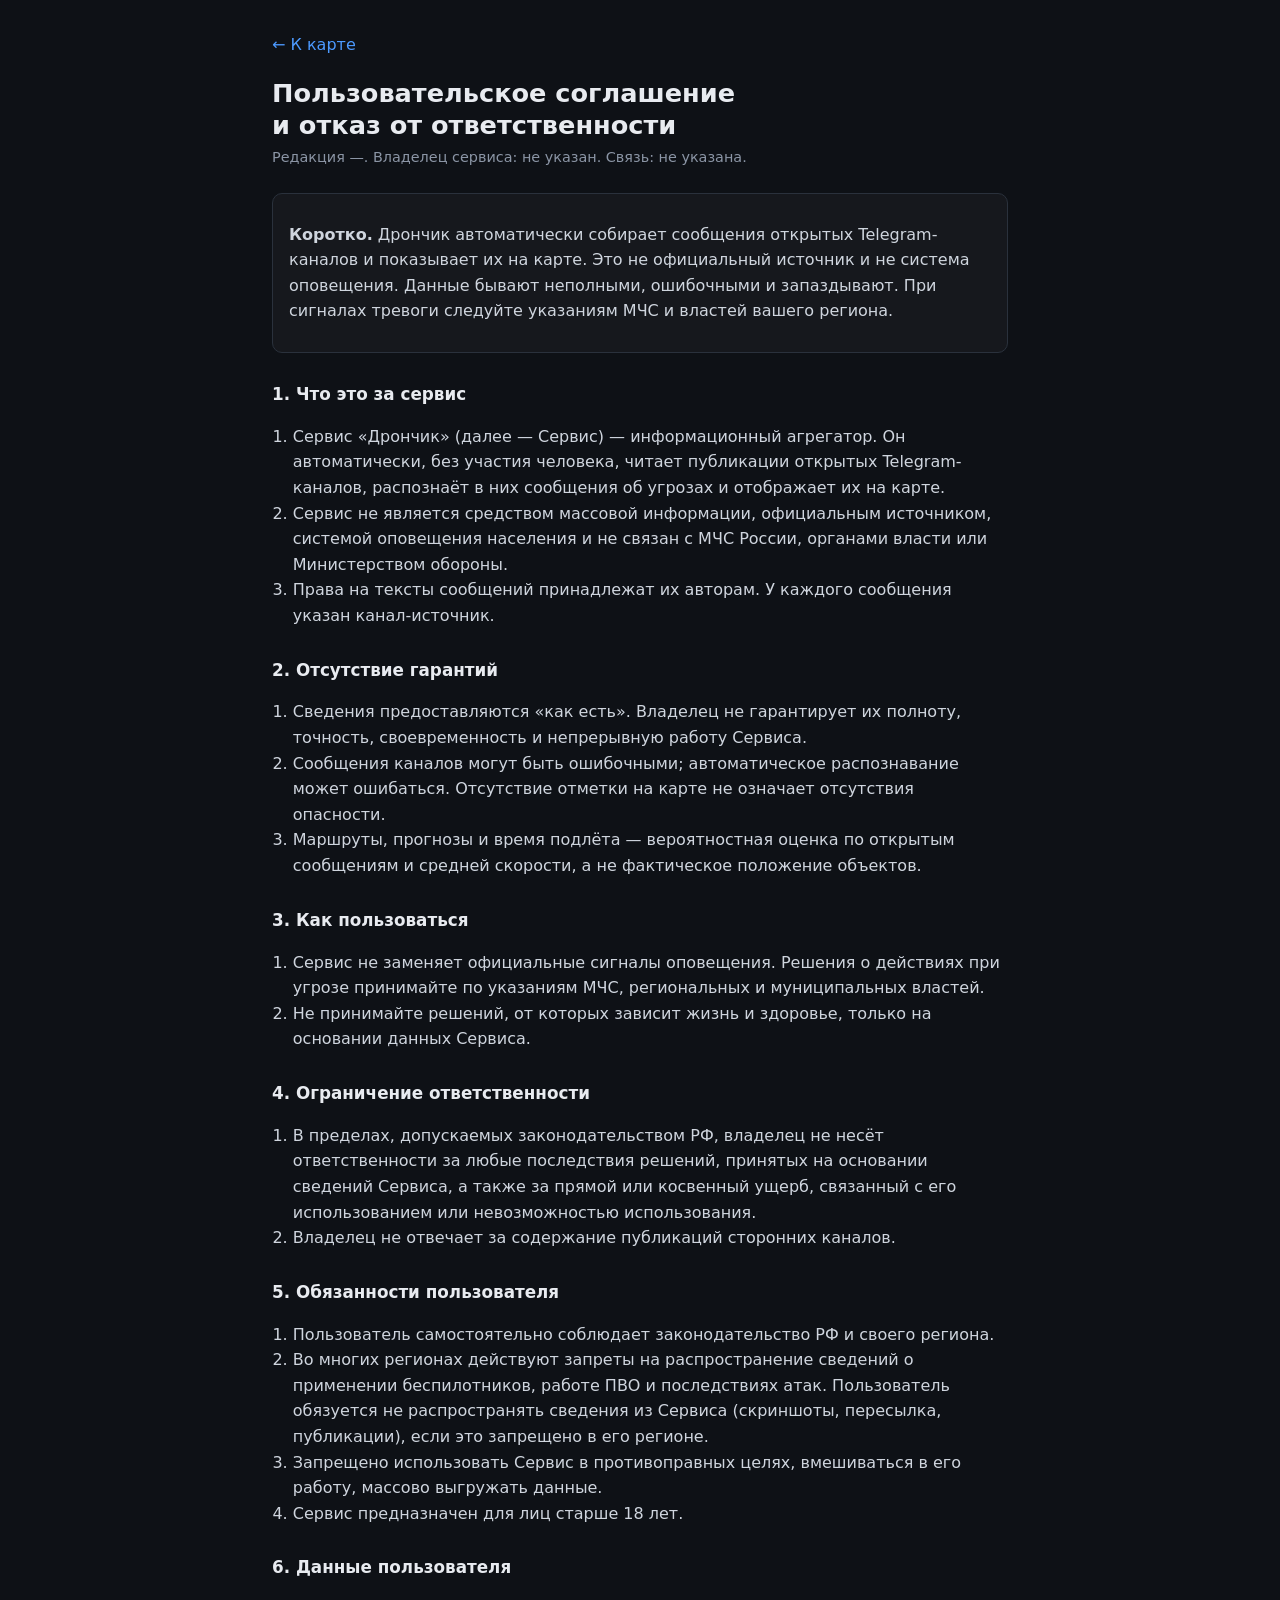
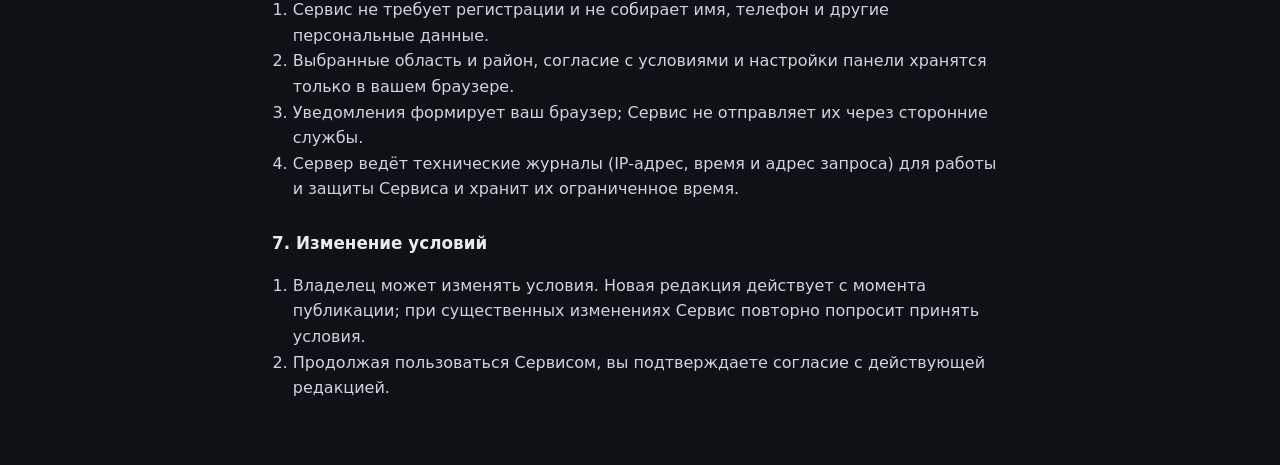
==== static/terms.html @ e803694e "Окно согласия с условиями при входе и пользовательское соглашение - при первом входе — ключевые усло" ====
<!doctype html>
<html lang="ru">
<head>
  <meta charset="utf-8">
  <meta name="viewport" content="width=device-width, initial-scale=1, viewport-fit=cover">
  <title>Условия использования — Дрончик</title>
  <link rel="icon" href="data:image/svg+xml,%3Csvg xmlns='http://www.w3.org/2000/svg' viewBox='0 0 16 16'%3E%3Cpath d='M8 1l6 13-6-4-6 4z' fill='%23ff5a5f'/%3E%3C/svg%3E">
  <style>
    :root { color-scheme: dark; --bg: #0e1116; --text: #e8ebf0; --muted: #8b95a5; --accent: #4c9aff; --line: #2a313c; }
    html, body { margin: 0; background: var(--bg); color: var(--text); font: 16px/1.6 system-ui, -apple-system, "Segoe UI", Roboto, sans-serif; }
    main { max-width: 46rem; margin: 0 auto; padding: 32px max(16px, env(safe-area-inset-right, 0px)) 48px max(16px, env(safe-area-inset-left, 0px)); }
    h1 { font-size: 1.6rem; line-height: 1.25; margin: 0 0 4px; text-wrap: balance; }
    h2 { font-size: 1.05rem; margin: 28px 0 8px; }
    p, li { color: #cfd5de; }
    ol, ul { padding-left: 1.3rem; }
    .meta { color: var(--muted); font-size: .9rem; margin: 0 0 24px; }
    a { color: var(--accent); }
    .back { display: inline-block; margin-bottom: 20px; text-decoration: none; }
    .box { border: 1px solid var(--line); border-radius: 10px; padding: 12px 16px; background: rgba(255, 255, 255, .03); }
  </style>
</head>
<body>
  <main>
    <a class="back" href="./">← К карте</a>
    <h1>Пользовательское соглашение и отказ от ответственности</h1>
    <p class="meta">Редакция <span id="terms-version"></span>. Владелец сервиса: <span id="operator"></span>.
      Связь: <span id="contact"></span>.</p>

    <div class="box">
      <p><b>Коротко.</b> Дрончик автоматически собирает сообщения открытых Telegram-каналов и показывает их на карте.
        Это не официальный источник и не система оповещения. Данные бывают неполными, ошибочными и запаздывают.
        При сигналах тревоги следуйте указаниям МЧС и властей вашего региона.</p>
    </div>

    <h2>1. Что это за сервис</h2>
    <ol>
      <li>Сервис «Дрончик» (далее — Сервис) — информационный агрегатор. Он автоматически, без участия человека,
        читает публикации открытых Telegram-каналов, распознаёт в них сообщения об угрозах и отображает их на карте.</li>
      <li>Сервис не является средством массовой информации, официальным источником, системой оповещения населения
        и не связан с МЧС России, органами власти или Министерством обороны.</li>
      <li>Права на тексты сообщений принадлежат их авторам. У каждого сообщения указан канал-источник.</li>
    </ol>

    <h2>2. Отсутствие гарантий</h2>
    <ol>
      <li>Сведения предоставляются «как есть». Владелец не гарантирует их полноту, точность, своевременность
        и непрерывную работу Сервиса.</li>
      <li>Сообщения каналов могут быть ошибочными; автоматическое распознавание может ошибаться.
        Отсутствие отметки на карте не означает отсутствия опасности.</li>
      <li>Маршруты, прогнозы и время подлёта — вероятностная оценка по открытым сообщениям и средней скорости,
        а не фактическое положение объектов.</li>
    </ol>

    <h2>3. Как пользоваться</h2>
    <ol>
      <li>Сервис не заменяет официальные сигналы оповещения. Решения о действиях при угрозе принимайте по указаниям
        МЧС, региональных и муниципальных властей.</li>
      <li>Не принимайте решений, от которых зависит жизнь и здоровье, только на основании данных Сервиса.</li>
    </ol>

    <h2>4. Ограничение ответственности</h2>
    <ol>
      <li>В пределах, допускаемых законодательством РФ, владелец не несёт ответственности за любые последствия решений,
        принятых на основании сведений Сервиса, а также за прямой или косвенный ущерб, связанный с его использованием
        или невозможностью использования.</li>
      <li>Владелец не отвечает за содержание публикаций сторонних каналов.</li>
    </ol>

    <h2>5. Обязанности пользователя</h2>
    <ol>
      <li>Пользователь самостоятельно соблюдает законодательство РФ и своего региона.</li>
      <li>Во многих регионах действуют запреты на распространение сведений о применении беспилотников, работе ПВО
        и последствиях атак. Пользователь обязуется не распространять сведения из Сервиса (скриншоты, пересылка,
        публикации), если это запрещено в его регионе.</li>
      <li>Запрещено использовать Сервис в противоправных целях, вмешиваться в его работу, массово выгружать данные.</li>
      <li>Сервис предназначен для лиц старше 18 лет.</li>
    </ol>

    <h2>6. Данные пользователя</h2>
    <ol>
      <li>Сервис не требует регистрации и не собирает имя, телефон и другие персональные данные.</li>
      <li>Выбранные область и район, согласие с условиями и настройки панели хранятся только в вашем браузере.</li>
      <li>Уведомления формирует ваш браузер; Сервис не отправляет их через сторонние службы.</li>
      <li>Сервер ведёт технические журналы (IP-адрес, время и адрес запроса) для работы и защиты Сервиса
        и хранит их ограниченное время.</li>
    </ol>

    <h2>7. Изменение условий</h2>
    <ol>
      <li>Владелец может изменять условия. Новая редакция действует с момента публикации; при существенных
        изменениях Сервис повторно попросит принять условия.</li>
      <li>Продолжая пользоваться Сервисом, вы подтверждаете согласие с действующей редакцией.</li>
    </ol>
  </main>
  <script src="config.js"></script>
  <script>
    (() => {
      const c = window.APP_CONFIG || {};
      document.getElementById("terms-version").textContent = c.termsVersion || "—";
      document.getElementById("operator").textContent = c.operator || "не указан";
      document.getElementById("contact").textContent = c.contact || "не указана";
    })();
  </script>
</body>
</html>
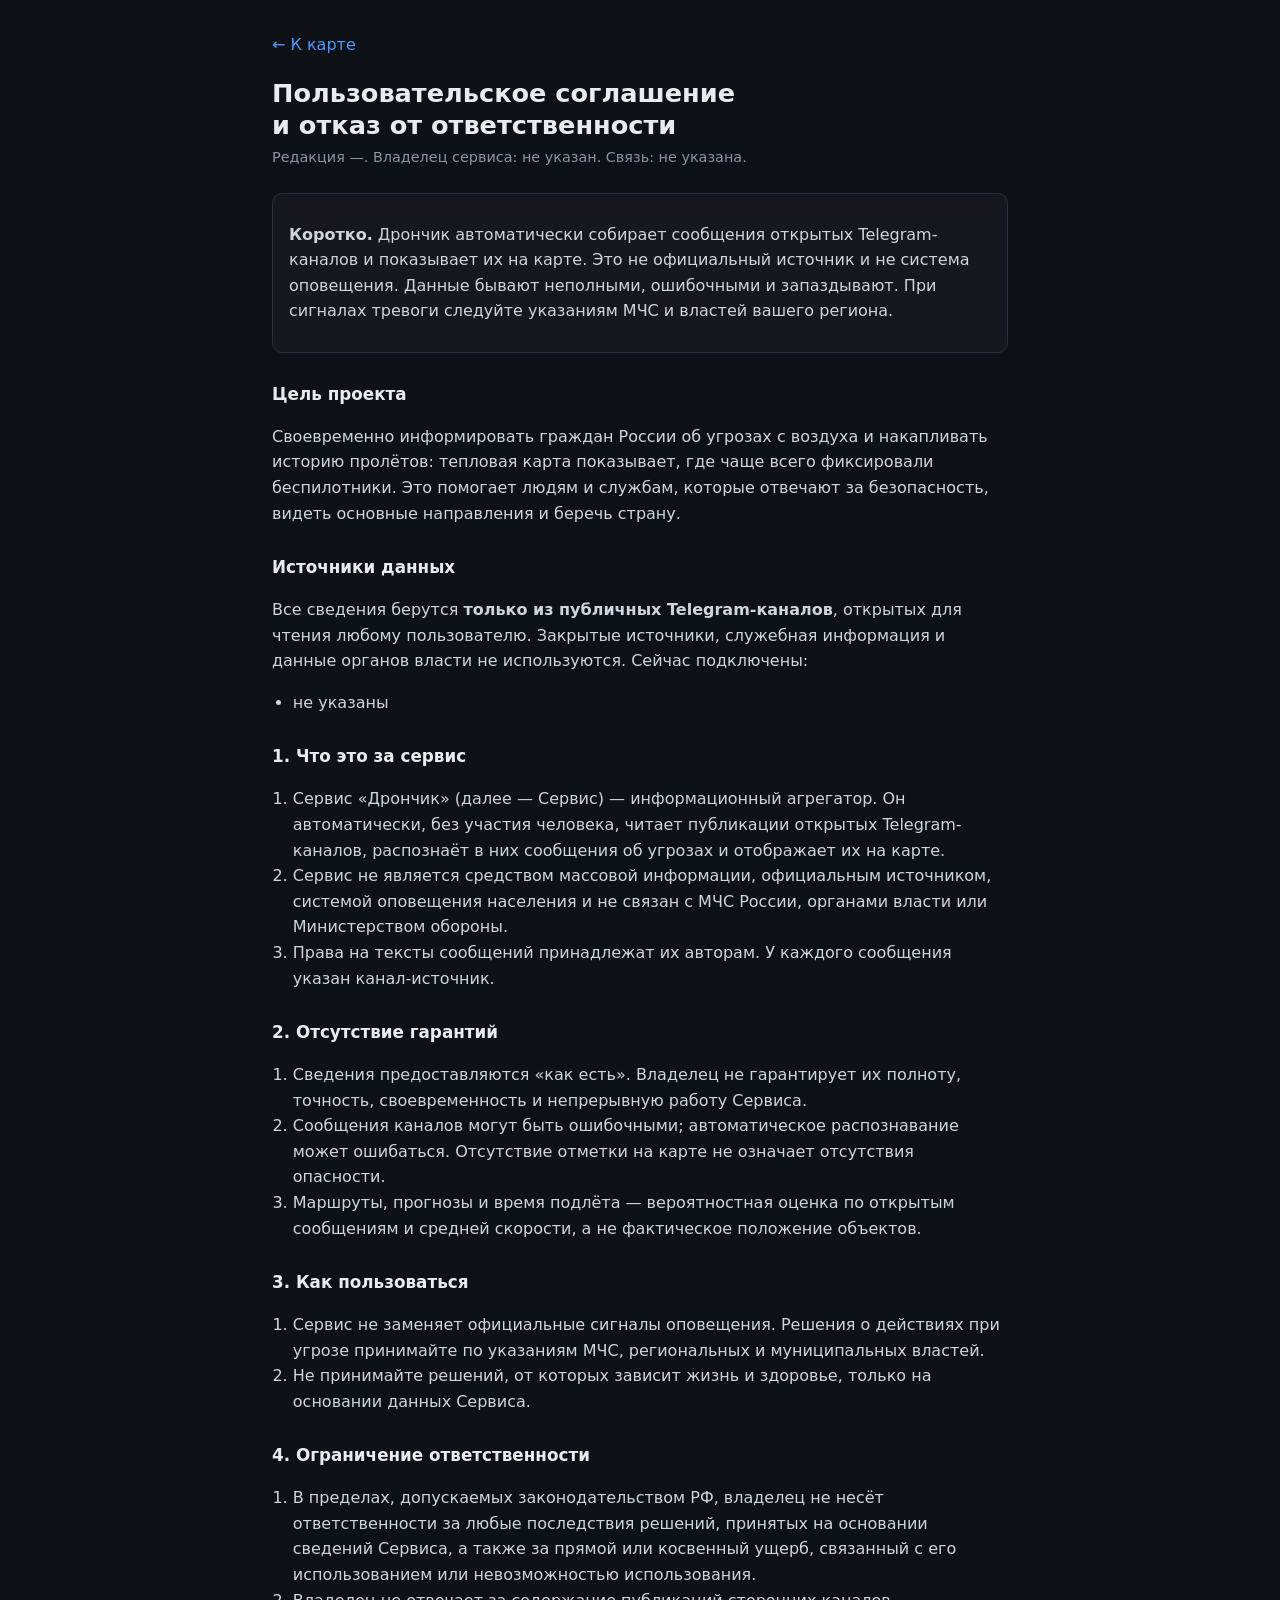
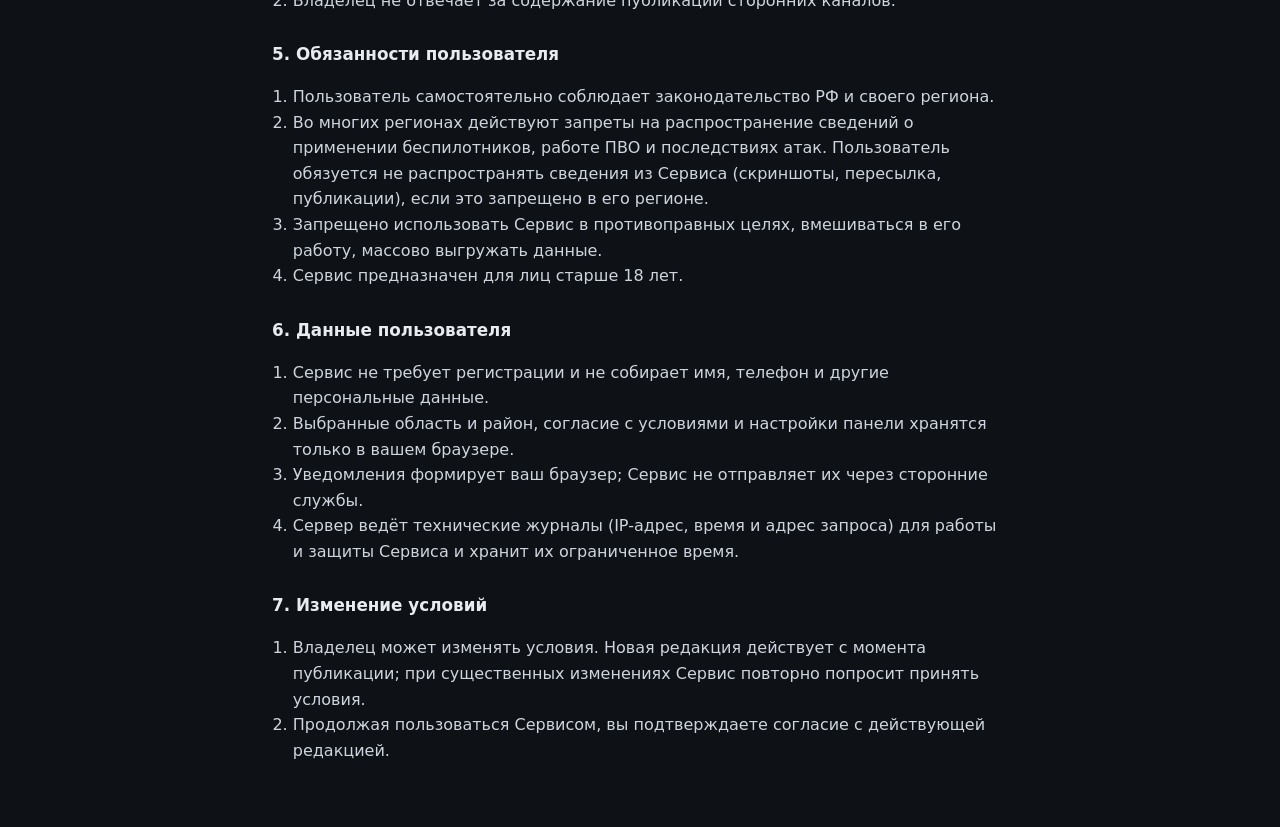
==== commit b3b53dcc: "Тепловая карта пролётов, источники и цель проекта в согласии, блок цитат - /api/heatmap?days=1..30: " ====
--- a/static/terms.html
+++ b/static/terms.html
@@ -31,6 +31,16 @@
         Это не официальный источник и не система оповещения. Данные бывают неполными, ошибочными и запаздывают.
         При сигналах тревоги следуйте указаниям МЧС и властей вашего региона.</p>
     </div>
+
+    <h2>Цель проекта</h2>
+    <p>Своевременно информировать граждан России об угрозах с воздуха и накапливать историю пролётов: тепловая
+      карта показывает, где чаще всего фиксировали беспилотники. Это помогает людям и службам, которые отвечают
+      за безопасность, видеть основные направления и беречь страну.</p>
+
+    <h2>Источники данных</h2>
+    <p>Все сведения берутся <b>только из публичных Telegram-каналов</b>, открытых для чтения любому пользователю.
+      Закрытые источники, служебная информация и данные органов власти не используются. Сейчас подключены:</p>
+    <ul id="channels"><li>список загружается…</li></ul>
 
     <h2>1. Что это за сервис</h2>
     <ol>
@@ -99,6 +109,19 @@
       document.getElementById("terms-version").textContent = c.termsVersion || "—";
       document.getElementById("operator").textContent = c.operator || "не указан";
       document.getElementById("contact").textContent = c.contact || "не указана";
+      const list = document.getElementById("channels");
+      list.innerHTML = "";
+      for (const ch of c.channels || []) {
+        const li = document.createElement("li");
+        const a = document.createElement("a");
+        a.href = `https://t.me/${encodeURIComponent(ch.channel)}`;
+        a.target = "_blank";
+        a.rel = "noopener";
+        a.textContent = `@${ch.channel}`;
+        li.append(a, ch.note ? ` — ${ch.note}` : "");
+        list.append(li);
+      }
+      if (!list.children.length) list.innerHTML = "<li>не указаны</li>";
     })();
   </script>
 </body>
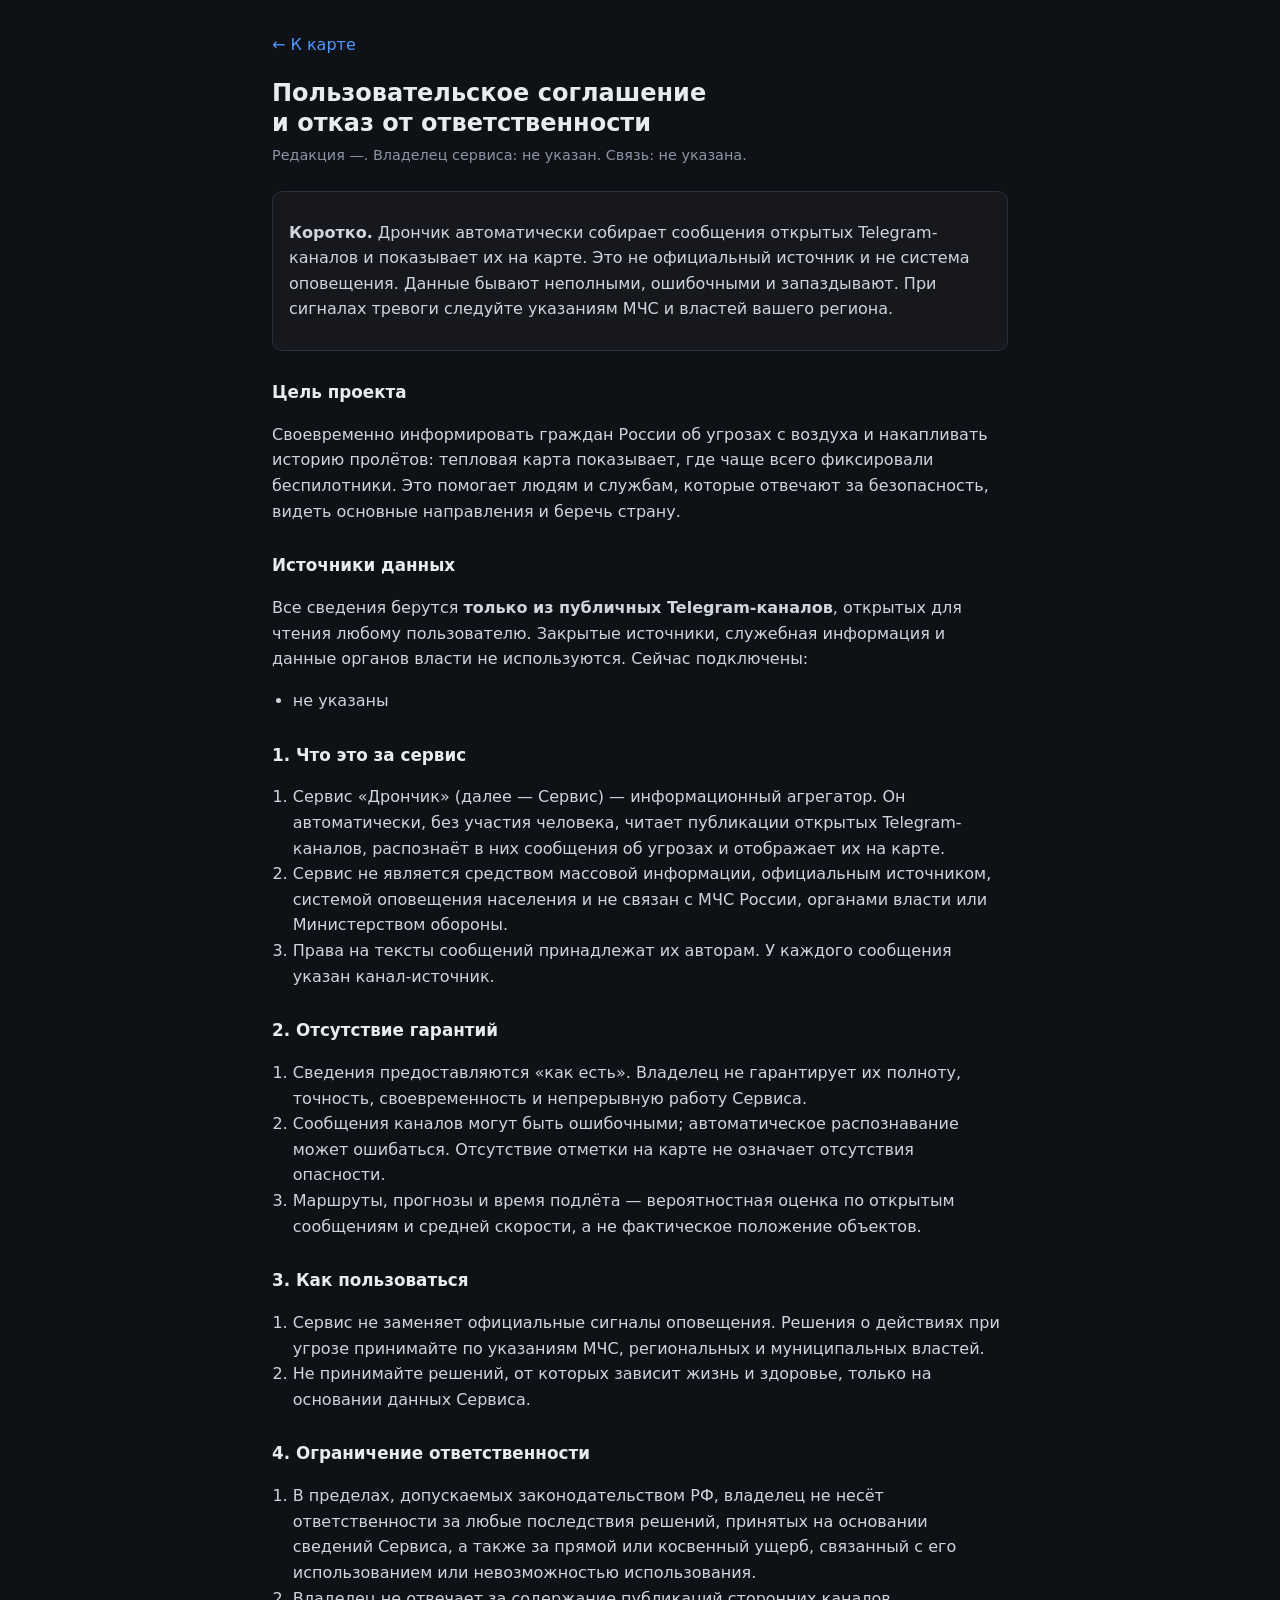
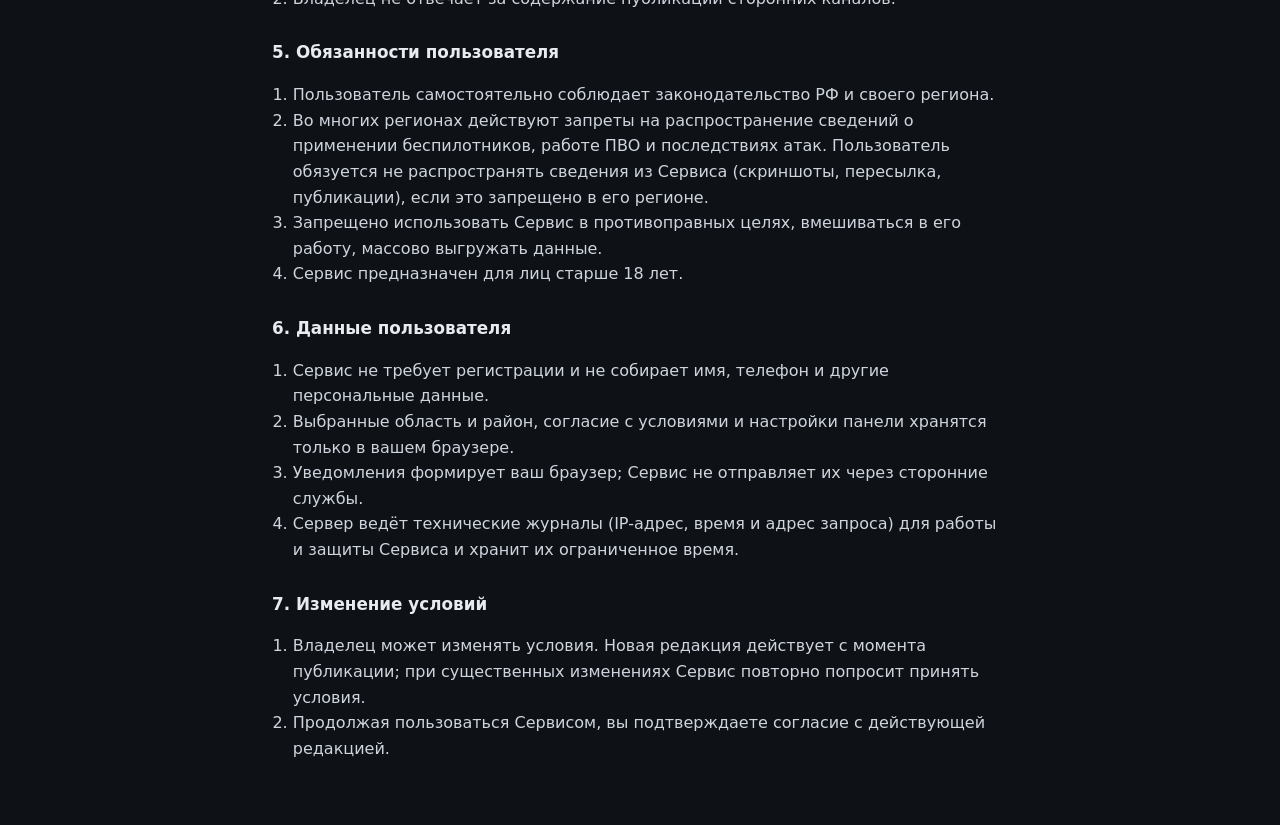
==== commit 6b10c315: "Крым, ДНР, ЛНР, Запорожская и Херсонская области на карте; фон Украины и точки пусков; новый дисклей" ====
--- a/static/terms.html
+++ b/static/terms.html
@@ -5,11 +5,12 @@
   <meta name="viewport" content="width=device-width, initial-scale=1, viewport-fit=cover">
   <title>Условия использования — Дрончик</title>
   <link rel="icon" href="data:image/svg+xml,%3Csvg xmlns='http://www.w3.org/2000/svg' viewBox='0 0 16 16'%3E%3Cpath d='M8 1l6 13-6-4-6 4z' fill='%23ff5a5f'/%3E%3C/svg%3E">
+  <link rel="stylesheet" href="fonts.css">
   <style>
     :root { color-scheme: dark; --bg: #0e1116; --text: #e8ebf0; --muted: #8b95a5; --accent: #4c9aff; --line: #2a313c; }
-    html, body { margin: 0; background: var(--bg); color: var(--text); font: 16px/1.6 system-ui, -apple-system, "Segoe UI", Roboto, sans-serif; }
+    html, body { margin: 0; background: var(--bg); color: var(--text); font: 16px/1.6 "Onest", system-ui, -apple-system, "Segoe UI", Roboto, sans-serif; }
     main { max-width: 46rem; margin: 0 auto; padding: 32px max(16px, env(safe-area-inset-right, 0px)) 48px max(16px, env(safe-area-inset-left, 0px)); }
-    h1 { font-size: 1.6rem; line-height: 1.25; margin: 0 0 4px; text-wrap: balance; }
+    h1 { font-family: "Unbounded", "Onest", system-ui, sans-serif; font-weight: 700; font-size: 1.5rem; line-height: 1.25; margin: 0 0 6px; text-wrap: balance; }
     h2 { font-size: 1.05rem; margin: 28px 0 8px; }
     p, li { color: #cfd5de; }
     ol, ul { padding-left: 1.3rem; }
--- a/static/fonts.css
+++ b/static/fonts.css
@@ -0,0 +1,33 @@
+/* Onest и Unbounded (SIL Open Font License), хранятся на нашем сервере */
+@font-face {
+  font-family: 'Onest';
+  font-style: normal;
+  font-weight: 400 700;
+  font-display: swap;
+  src: url(fonts/onest-cyrillic.woff2) format('woff2');
+  unicode-range: U+0301, U+0400-045F, U+0490-0491, U+04B0-04B1, U+2116;
+}
+@font-face {
+  font-family: 'Onest';
+  font-style: normal;
+  font-weight: 400 700;
+  font-display: swap;
+  src: url(fonts/onest-latin.woff2) format('woff2');
+  unicode-range: U+0000-00FF, U+0131, U+0152-0153, U+02BB-02BC, U+02C6, U+02DA, U+02DC, U+0304, U+0308, U+0329, U+2000-206F, U+20AC, U+2122, U+2191, U+2193, U+2212, U+2215, U+FEFF, U+FFFD;
+}
+@font-face {
+  font-family: 'Unbounded';
+  font-style: normal;
+  font-weight: 600 700;
+  font-display: swap;
+  src: url(fonts/unbounded-cyrillic.woff2) format('woff2');
+  unicode-range: U+0301, U+0400-045F, U+0490-0491, U+04B0-04B1, U+2116;
+}
+@font-face {
+  font-family: 'Unbounded';
+  font-style: normal;
+  font-weight: 600 700;
+  font-display: swap;
+  src: url(fonts/unbounded-latin.woff2) format('woff2');
+  unicode-range: U+0000-00FF, U+0131, U+0152-0153, U+02BB-02BC, U+02C6, U+02DA, U+02DC, U+0304, U+0308, U+0329, U+2000-206F, U+20AC, U+2122, U+2191, U+2193, U+2212, U+2215, U+FEFF, U+FFFD;
+}
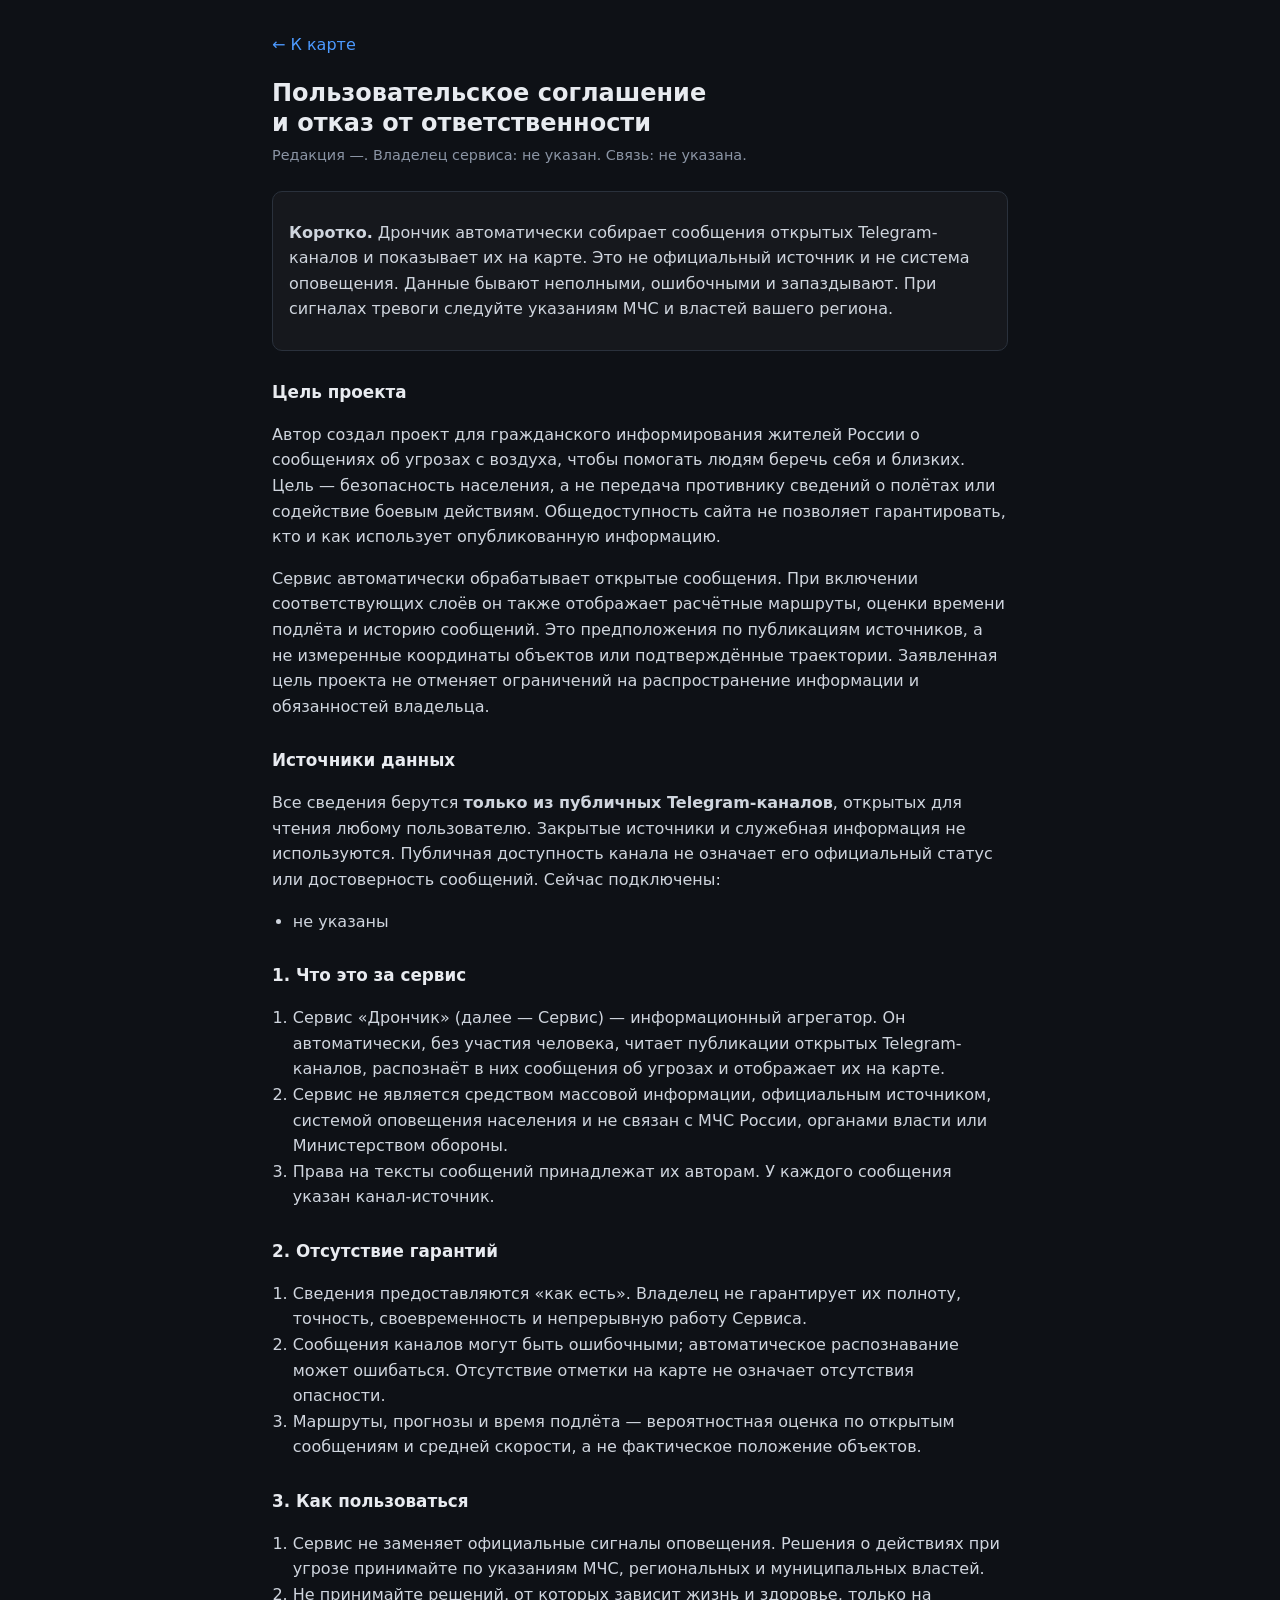
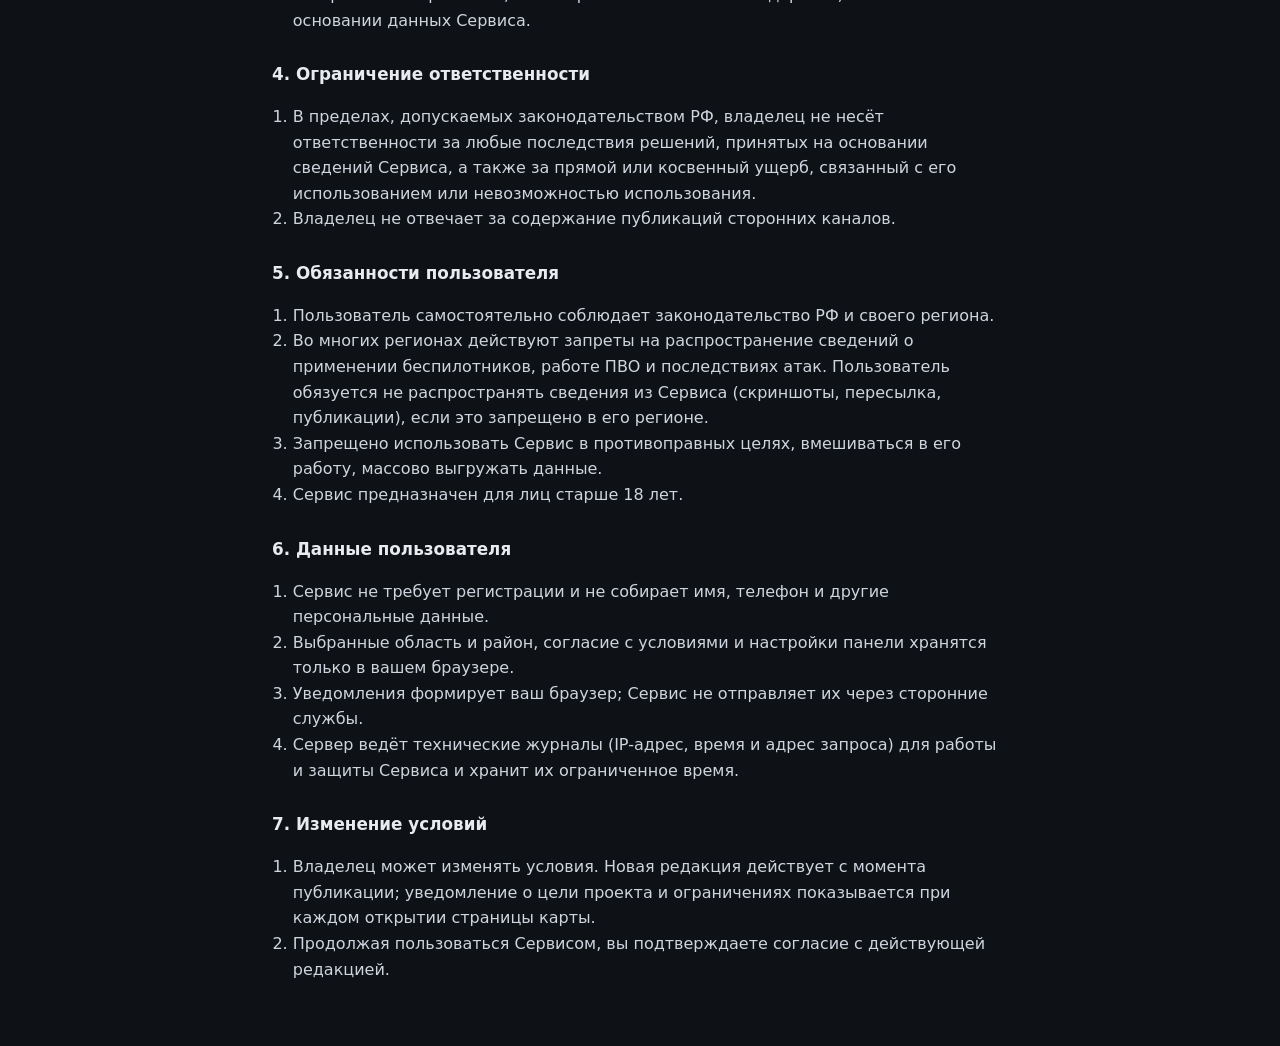
==== commit cdc5d9f0: "Show civilian safety purpose and source limitations on every visit" ====
--- a/static/terms.html
+++ b/static/terms.html
@@ -34,13 +34,18 @@
     </div>
 
     <h2>Цель проекта</h2>
-    <p>Своевременно информировать граждан России об угрозах с воздуха и накапливать историю пролётов: тепловая
-      карта показывает, где чаще всего фиксировали беспилотники. Это помогает людям и службам, которые отвечают
-      за безопасность, видеть основные направления и беречь страну.</p>
+    <p>Автор создал проект для гражданского информирования жителей России о сообщениях об угрозах с воздуха,
+      чтобы помогать людям беречь себя и близких. Цель — безопасность населения, а не передача противнику
+      сведений о полётах или содействие боевым действиям. Общедоступность сайта не позволяет гарантировать,
+      кто и как использует опубликованную информацию.</p>
+    <p>Сервис автоматически обрабатывает открытые сообщения. При включении соответствующих слоёв он также
+      отображает расчётные маршруты, оценки времени подлёта и историю сообщений. Это предположения по
+      публикациям источников, а не измеренные координаты объектов или подтверждённые траектории.
+      Заявленная цель проекта не отменяет ограничений на распространение информации и обязанностей владельца.</p>
 
     <h2>Источники данных</h2>
     <p>Все сведения берутся <b>только из публичных Telegram-каналов</b>, открытых для чтения любому пользователю.
-      Закрытые источники, служебная информация и данные органов власти не используются. Сейчас подключены:</p>
+      Закрытые источники и служебная информация не используются. Публичная доступность канала не означает его официальный статус или достоверность сообщений. Сейчас подключены:</p>
     <ul id="channels"><li>список загружается…</li></ul>
 
     <h2>1. Что это за сервис</h2>
@@ -98,8 +103,8 @@
 
     <h2>7. Изменение условий</h2>
     <ol>
-      <li>Владелец может изменять условия. Новая редакция действует с момента публикации; при существенных
-        изменениях Сервис повторно попросит принять условия.</li>
+      <li>Владелец может изменять условия. Новая редакция действует с момента публикации; уведомление о цели проекта и ограничениях
+        показывается при каждом открытии страницы карты.</li>
       <li>Продолжая пользоваться Сервисом, вы подтверждаете согласие с действующей редакцией.</li>
     </ol>
   </main>
@@ -127,3 +132,4 @@
   </script>
 </body>
 </html>
+
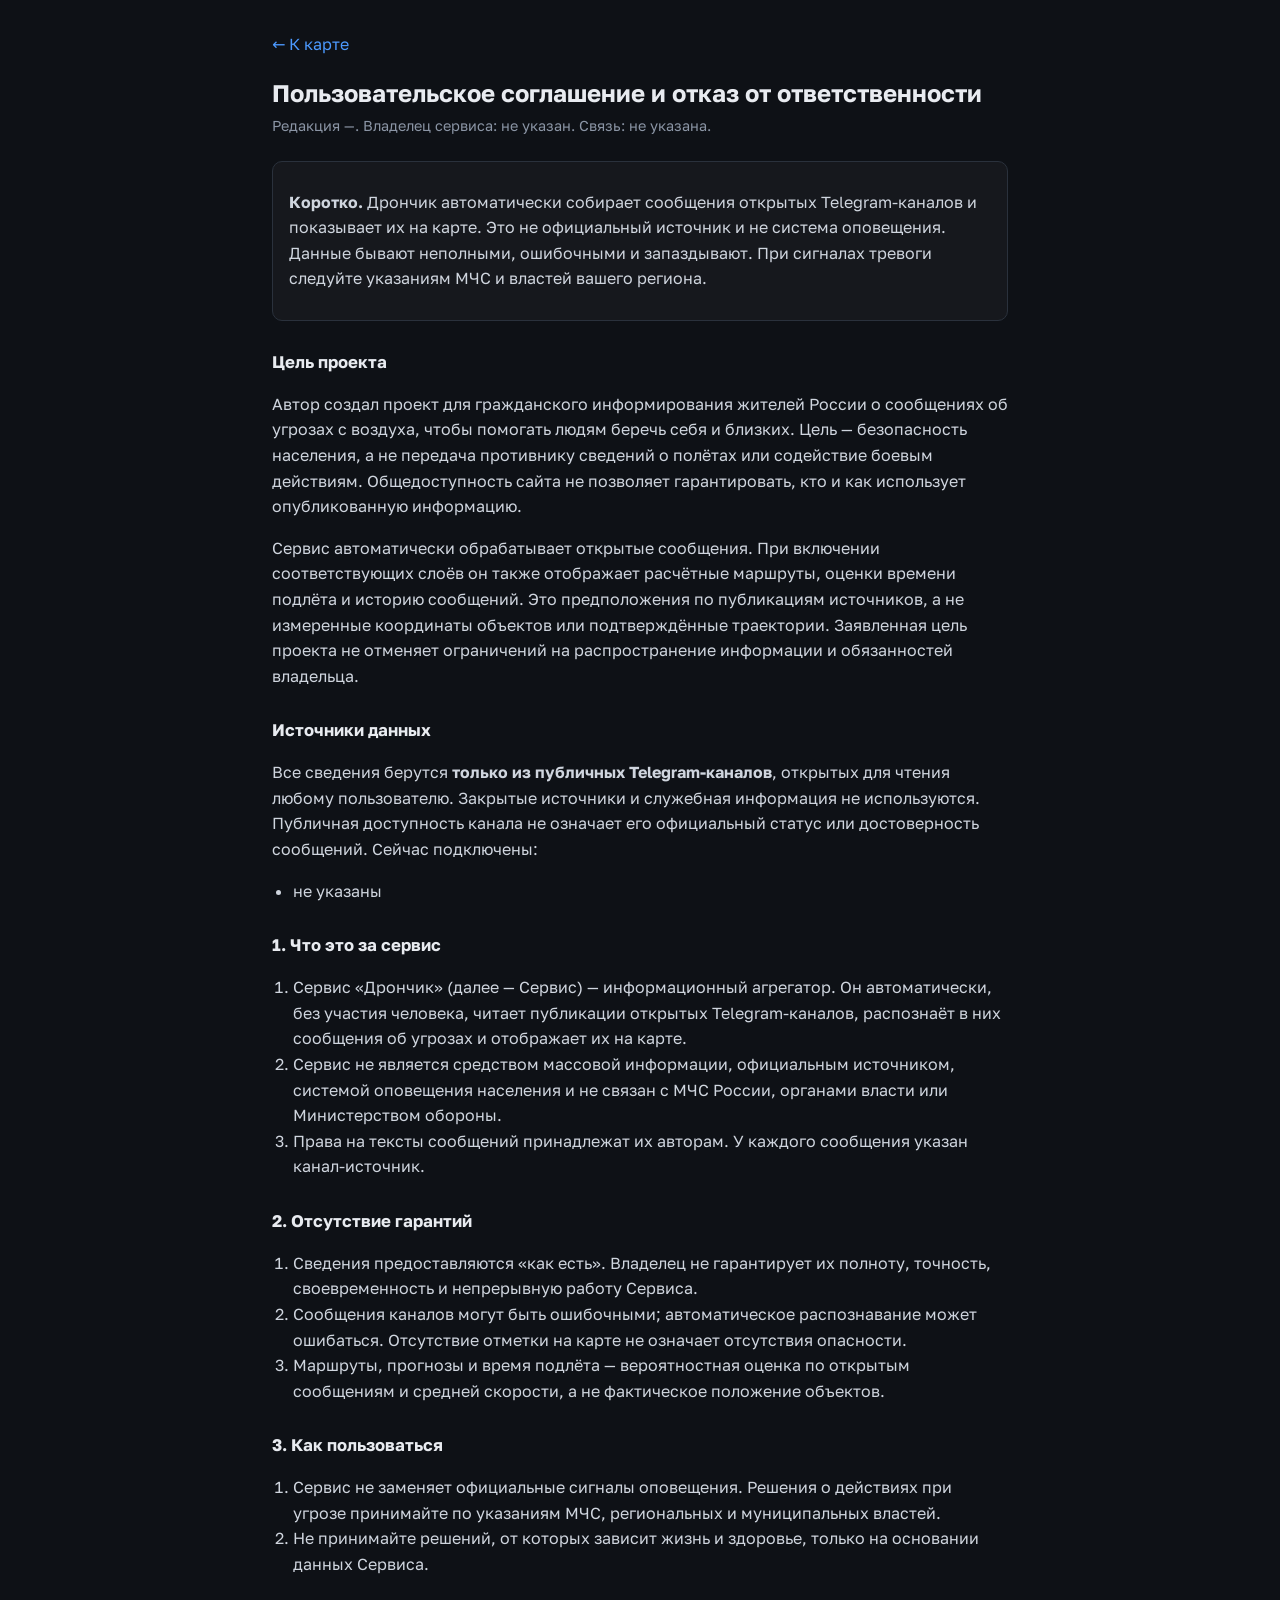
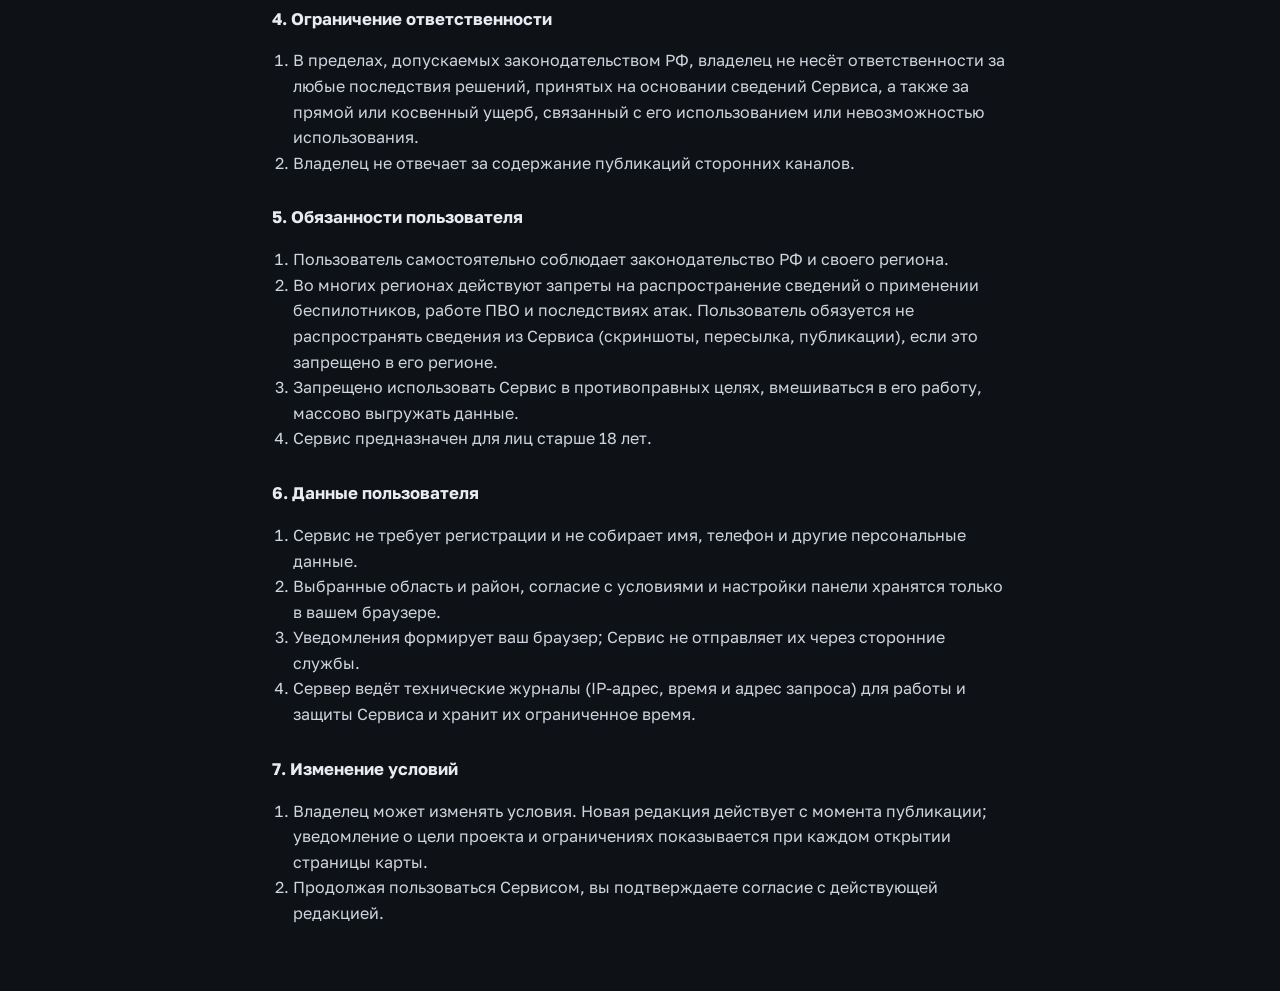
==== commit 2d798ea1: "Движение дронов в реальном времени, векторы прогноза, единые границы, Golos Text - Значок цели плавн" ====
--- a/static/terms.html
+++ b/static/terms.html
@@ -8,9 +8,9 @@
   <link rel="stylesheet" href="fonts.css">
   <style>
     :root { color-scheme: dark; --bg: #0e1116; --text: #e8ebf0; --muted: #8b95a5; --accent: #4c9aff; --line: #2a313c; }
-    html, body { margin: 0; background: var(--bg); color: var(--text); font: 16px/1.6 "Onest", system-ui, -apple-system, "Segoe UI", Roboto, sans-serif; }
+    html, body { margin: 0; background: var(--bg); color: var(--text); font: 16px/1.6 "Golos Text", system-ui, -apple-system, "Segoe UI", Roboto, sans-serif; }
     main { max-width: 46rem; margin: 0 auto; padding: 32px max(16px, env(safe-area-inset-right, 0px)) 48px max(16px, env(safe-area-inset-left, 0px)); }
-    h1 { font-family: "Unbounded", "Onest", system-ui, sans-serif; font-weight: 700; font-size: 1.5rem; line-height: 1.25; margin: 0 0 6px; text-wrap: balance; }
+    h1 { font-family: "Unbounded", "Golos Text", system-ui, sans-serif; font-weight: 700; font-size: 1.5rem; line-height: 1.25; margin: 0 0 6px; text-wrap: balance; }
     h2 { font-size: 1.05rem; margin: 28px 0 8px; }
     p, li { color: #cfd5de; }
     ol, ul { padding-left: 1.3rem; }
--- a/static/fonts.css
+++ b/static/fonts.css
@@ -1,33 +1,18 @@
-/* Onest и Unbounded (SIL Open Font License), хранятся на нашем сервере */
+/* Golos Text (SIL Open Font License): шрифт для российских госсервисов, хорошо читается кириллица.
+   Хранится на нашем сервере, без запросов к Google. */
 @font-face {
-  font-family: 'Onest';
+  font-family: 'Golos Text';
   font-style: normal;
   font-weight: 400 700;
   font-display: swap;
-  src: url(fonts/onest-cyrillic.woff2) format('woff2');
+  src: url(fonts/golos-cyrillic.woff2) format('woff2');
   unicode-range: U+0301, U+0400-045F, U+0490-0491, U+04B0-04B1, U+2116;
 }
 @font-face {
-  font-family: 'Onest';
+  font-family: 'Golos Text';
   font-style: normal;
   font-weight: 400 700;
   font-display: swap;
-  src: url(fonts/onest-latin.woff2) format('woff2');
+  src: url(fonts/golos-latin.woff2) format('woff2');
   unicode-range: U+0000-00FF, U+0131, U+0152-0153, U+02BB-02BC, U+02C6, U+02DA, U+02DC, U+0304, U+0308, U+0329, U+2000-206F, U+20AC, U+2122, U+2191, U+2193, U+2212, U+2215, U+FEFF, U+FFFD;
 }
-@font-face {
-  font-family: 'Unbounded';
-  font-style: normal;
-  font-weight: 600 700;
-  font-display: swap;
-  src: url(fonts/unbounded-cyrillic.woff2) format('woff2');
-  unicode-range: U+0301, U+0400-045F, U+0490-0491, U+04B0-04B1, U+2116;
-}
-@font-face {
-  font-family: 'Unbounded';
-  font-style: normal;
-  font-weight: 600 700;
-  font-display: swap;
-  src: url(fonts/unbounded-latin.woff2) format('woff2');
-  unicode-range: U+0000-00FF, U+0131, U+0152-0153, U+02BB-02BC, U+02C6, U+02DA, U+02DC, U+0304, U+0308, U+0329, U+2000-206F, U+20AC, U+2122, U+2191, U+2193, U+2212, U+2215, U+FEFF, U+FFFD;
-}
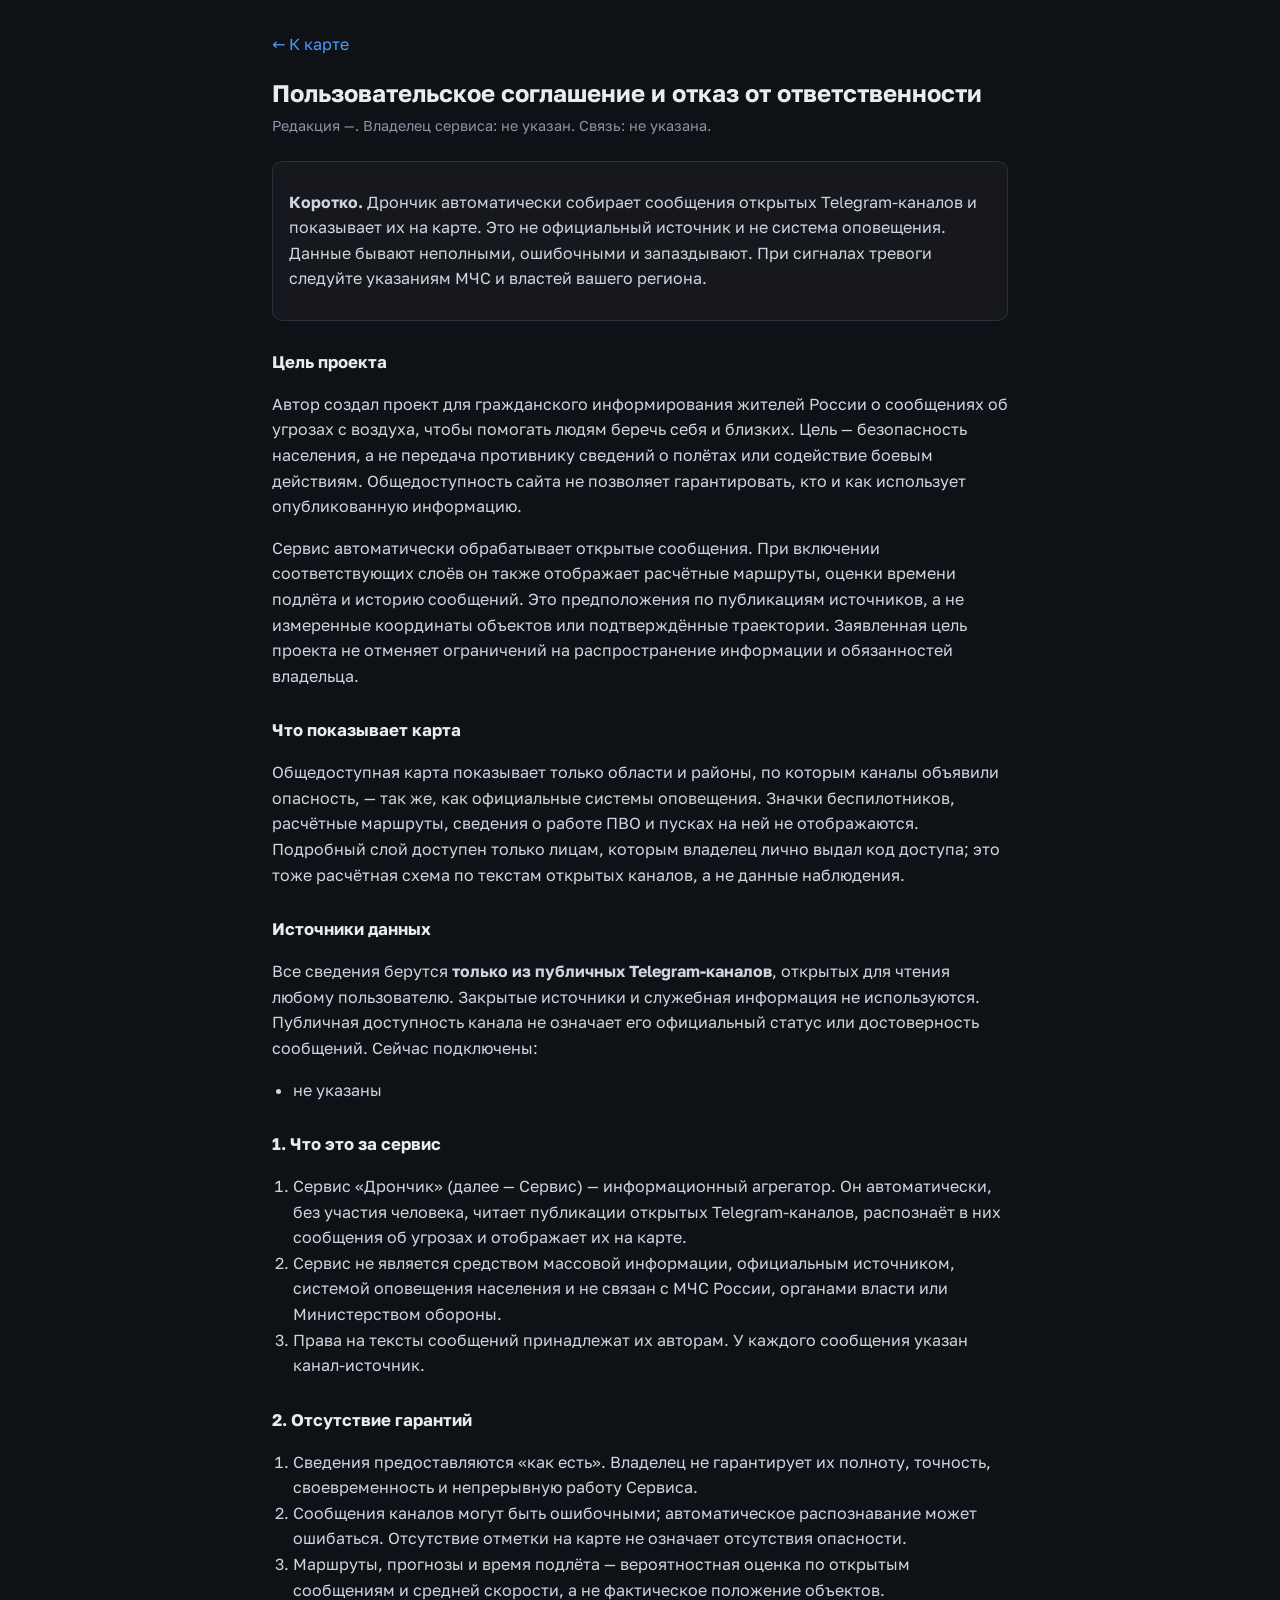
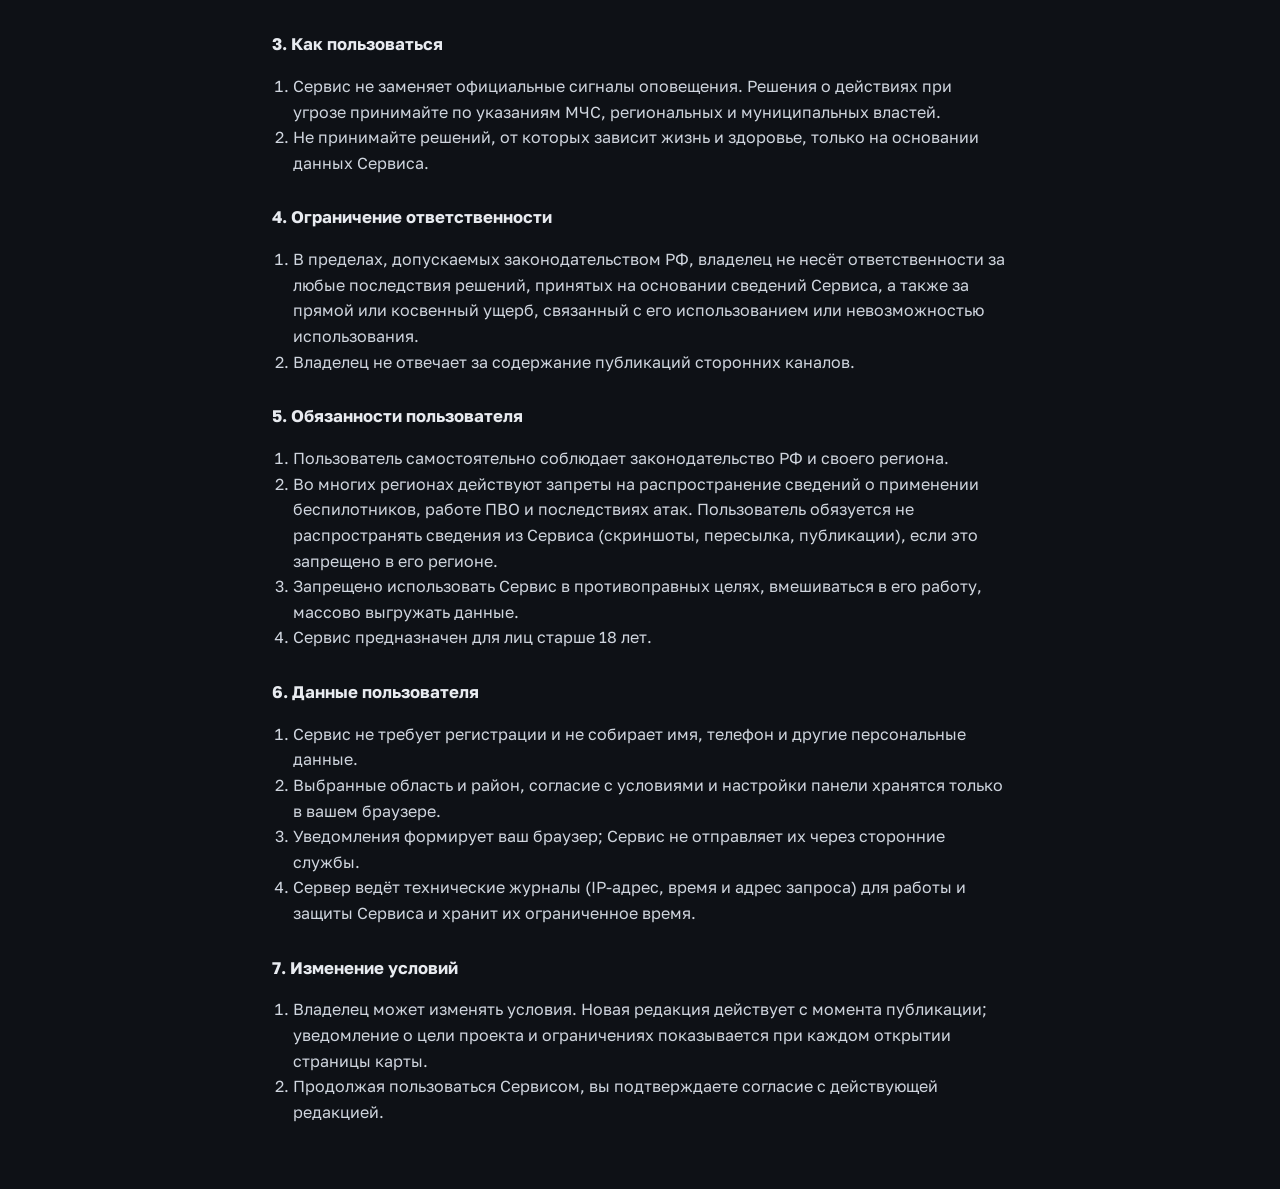
==== commit a61853d3: "Публичная карта только с тревогами, подробная — по коду; баннеры «Купола России» - Без кода доступа " ====
--- a/static/terms.html
+++ b/static/terms.html
@@ -42,6 +42,12 @@
       отображает расчётные маршруты, оценки времени подлёта и историю сообщений. Это предположения по
       публикациям источников, а не измеренные координаты объектов или подтверждённые траектории.
       Заявленная цель проекта не отменяет ограничений на распространение информации и обязанностей владельца.</p>
+
+    <h2>Что показывает карта</h2>
+    <p>Общедоступная карта показывает только области и районы, по которым каналы объявили опасность, — так же,
+      как официальные системы оповещения. Значки беспилотников, расчётные маршруты, сведения о работе ПВО и пусках
+      на ней не отображаются. Подробный слой доступен только лицам, которым владелец лично выдал код доступа;
+      это тоже расчётная схема по текстам открытых каналов, а не данные наблюдения.</p>
 
     <h2>Источники данных</h2>
     <p>Все сведения берутся <b>только из публичных Telegram-каналов</b>, открытых для чтения любому пользователю.
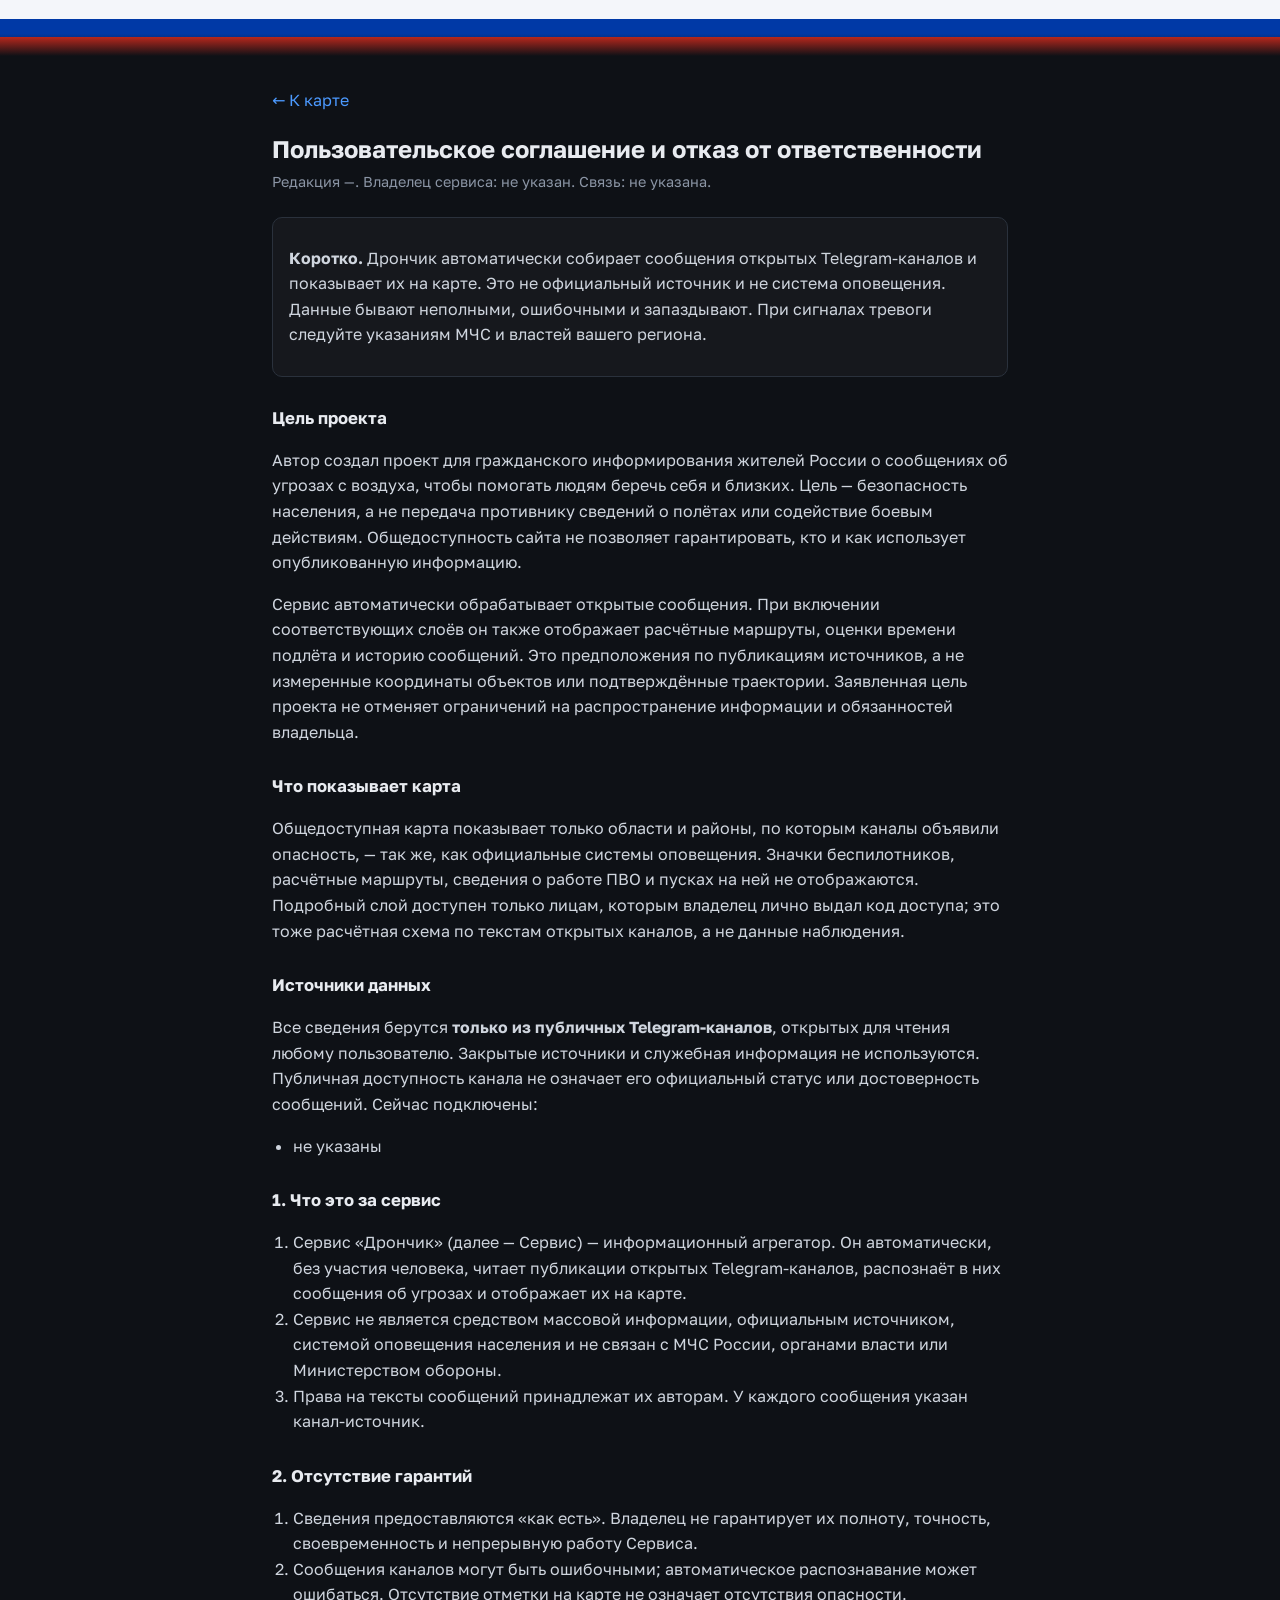
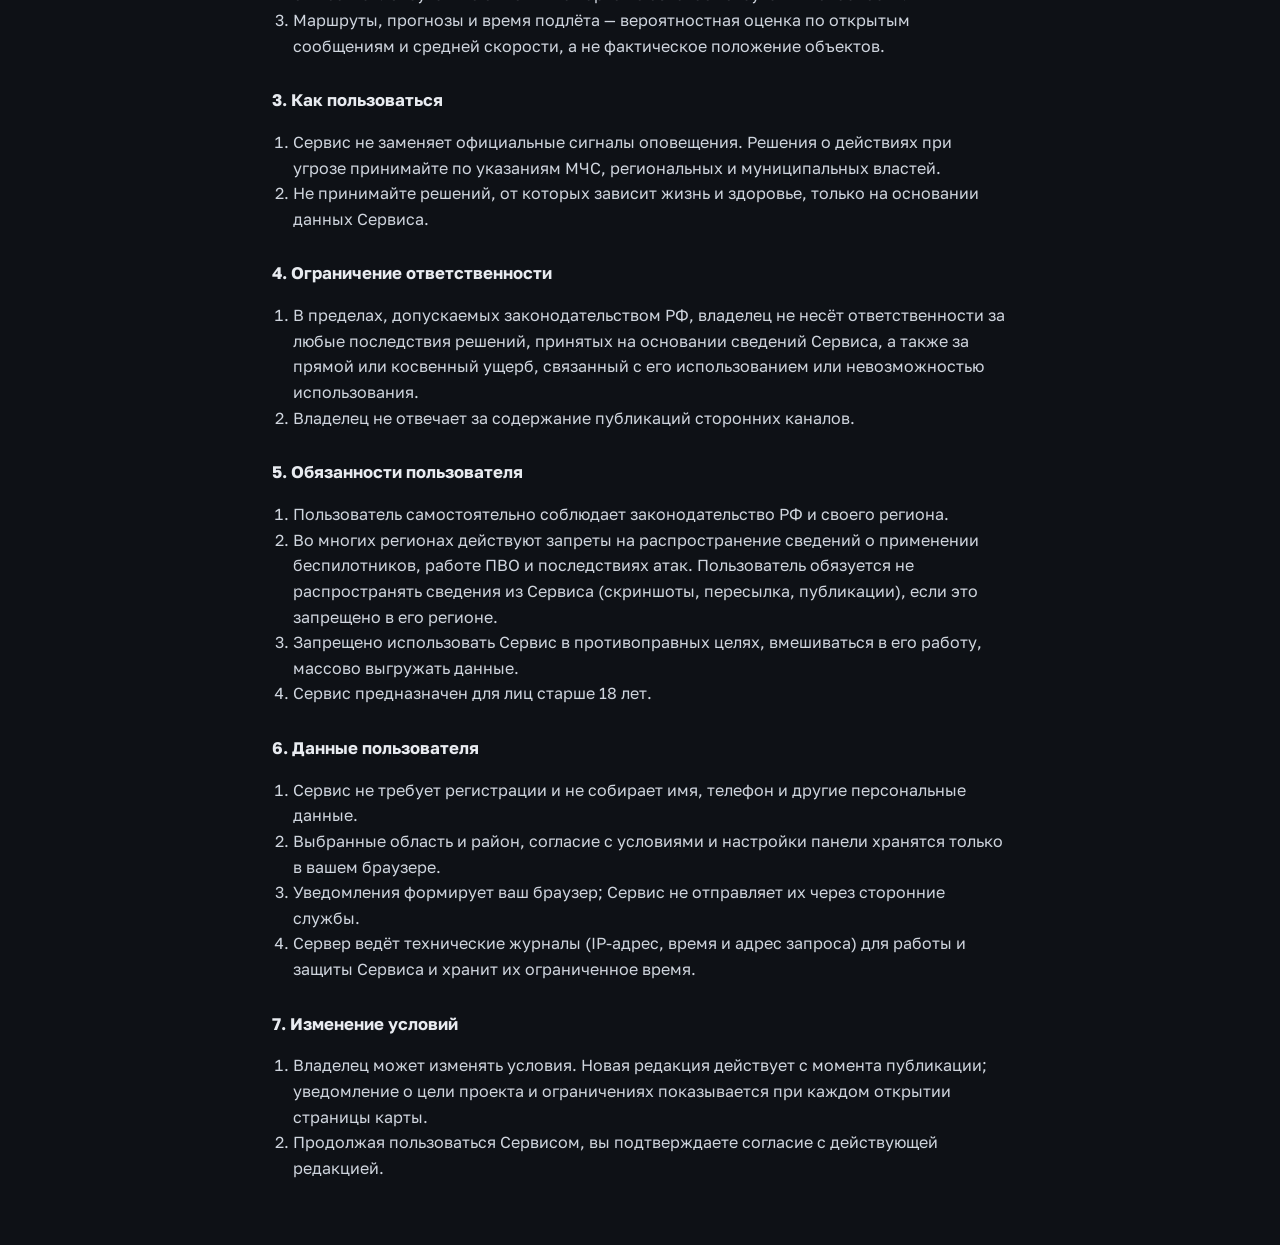
==== commit 45726ba5: "Новая панель и окно приветствия, лента тревог, подробная карта наверху, крупный флаг - Карточка «Под" ====
--- a/static/terms.html
+++ b/static/terms.html
@@ -17,10 +17,13 @@
     .meta { color: var(--muted); font-size: .9rem; margin: 0 0 24px; }
     a { color: var(--accent); }
     .back { display: inline-block; margin-bottom: 20px; text-decoration: none; }
+    .flagbar { height: 56px; background: linear-gradient(180deg, #f4f6fa 0 33.3%, #0039a6 33.3% 66.6%, #d52b1e 66.6%); position: relative; }
+    .flagbar::after { content: ""; position: absolute; inset: 0; background: linear-gradient(180deg, transparent 60%, var(--bg)); }
     .box { border: 1px solid var(--line); border-radius: 10px; padding: 12px 16px; background: rgba(255, 255, 255, .03); }
   </style>
 </head>
 <body>
+  <div class="flagbar" aria-hidden="true"></div>
   <main>
     <a class="back" href="./">← К карте</a>
     <h1>Пользовательское соглашение и отказ от ответственности</h1>
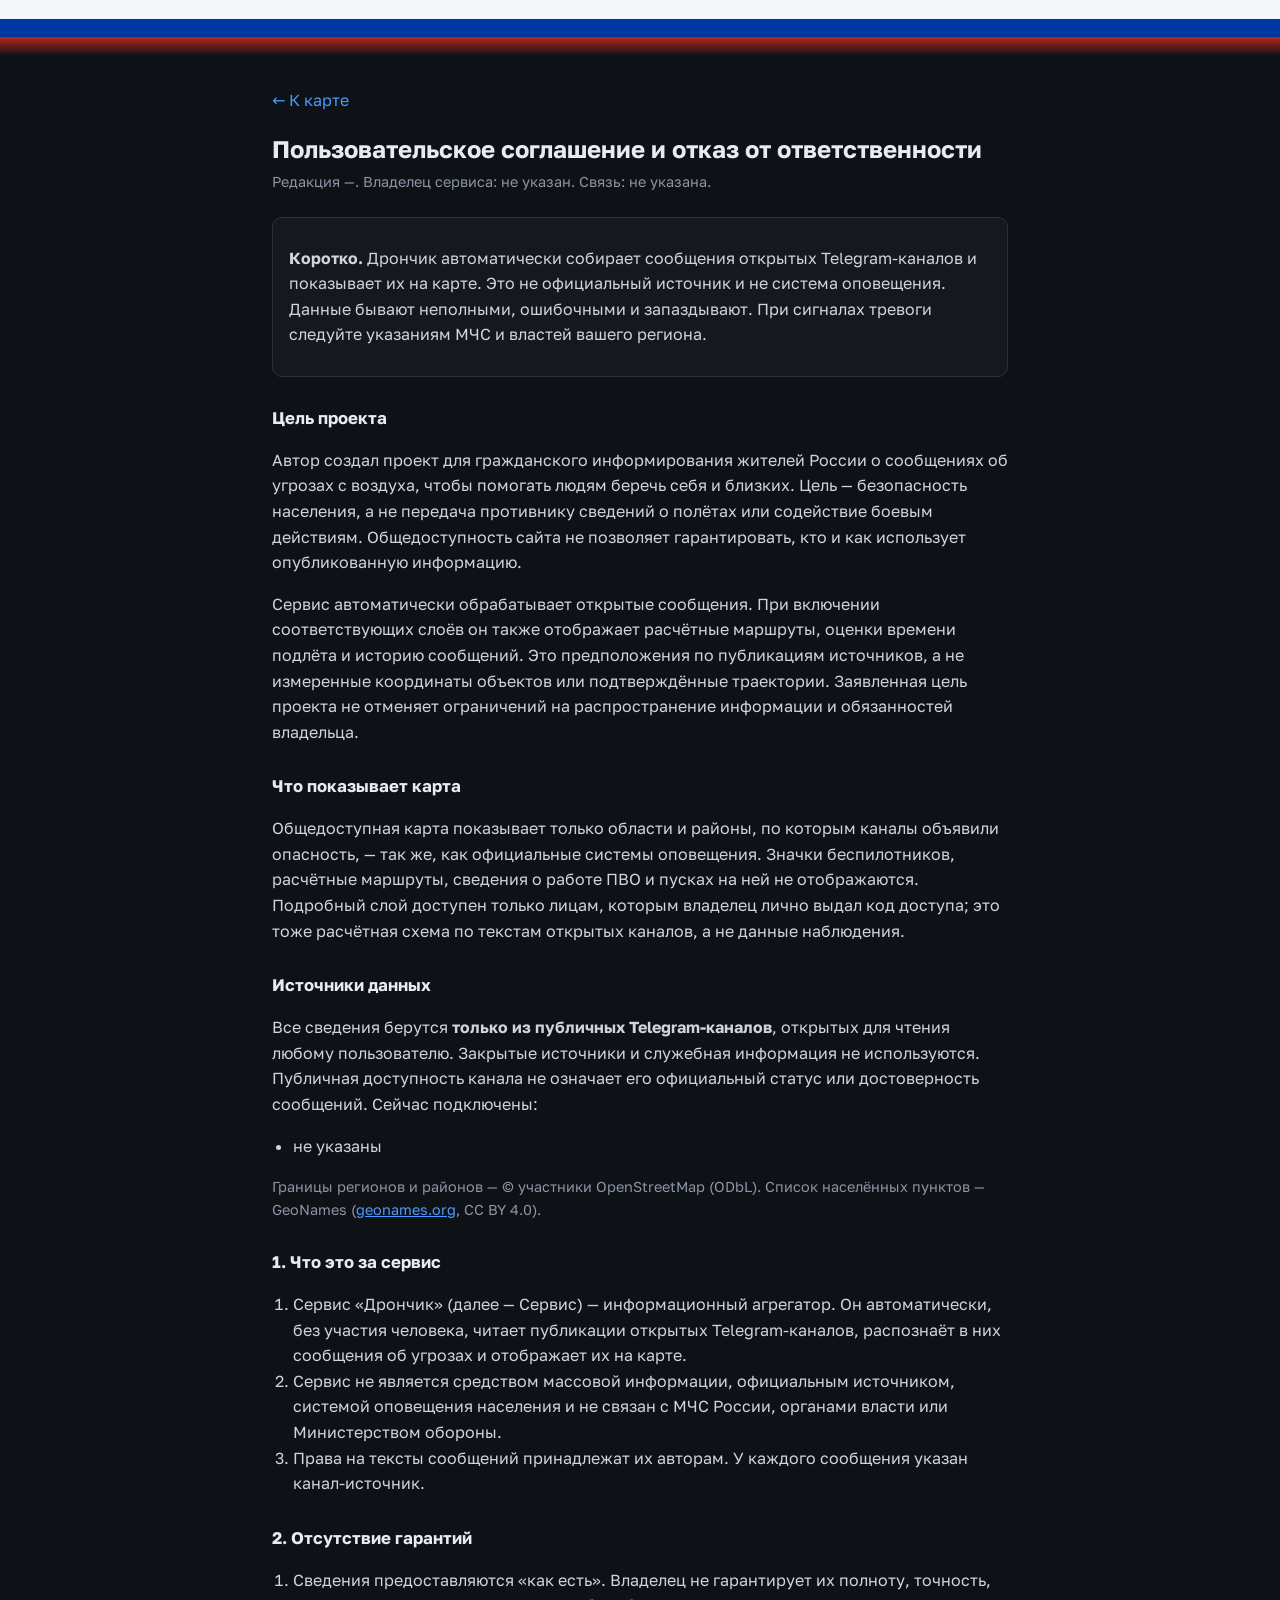
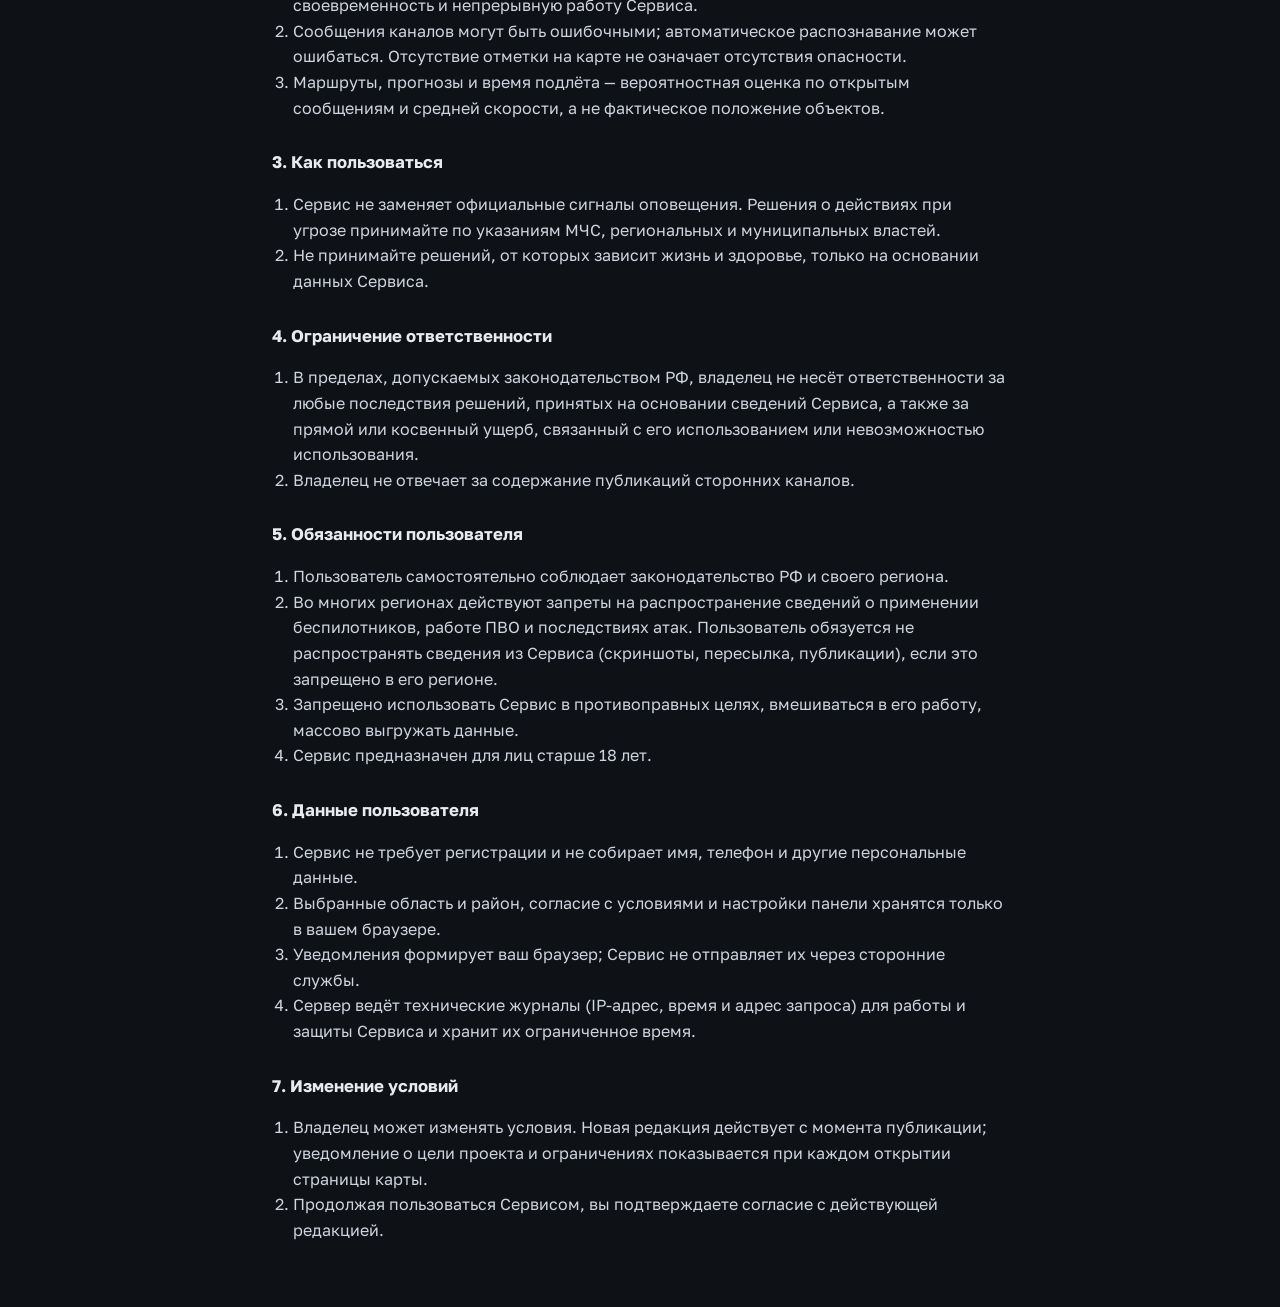
==== commit 04c9737d: "Точнее места и маршруты, меньше шума на карте, складывающиеся окна, быстрая загрузка каналов Каналы " ====
--- a/static/terms.html
+++ b/static/terms.html
@@ -56,6 +56,9 @@
     <p>Все сведения берутся <b>только из публичных Telegram-каналов</b>, открытых для чтения любому пользователю.
       Закрытые источники и служебная информация не используются. Публичная доступность канала не означает его официальный статус или достоверность сообщений. Сейчас подключены:</p>
     <ul id="channels"><li>список загружается…</li></ul>
+
+    <p class="meta">Границы регионов и районов — © участники OpenStreetMap (ODbL). Список населённых пунктов — GeoNames
+      (<a href="https://www.geonames.org" target="_blank" rel="noopener">geonames.org</a>, CC BY 4.0).</p>
 
     <h2>1. Что это за сервис</h2>
     <ol>
